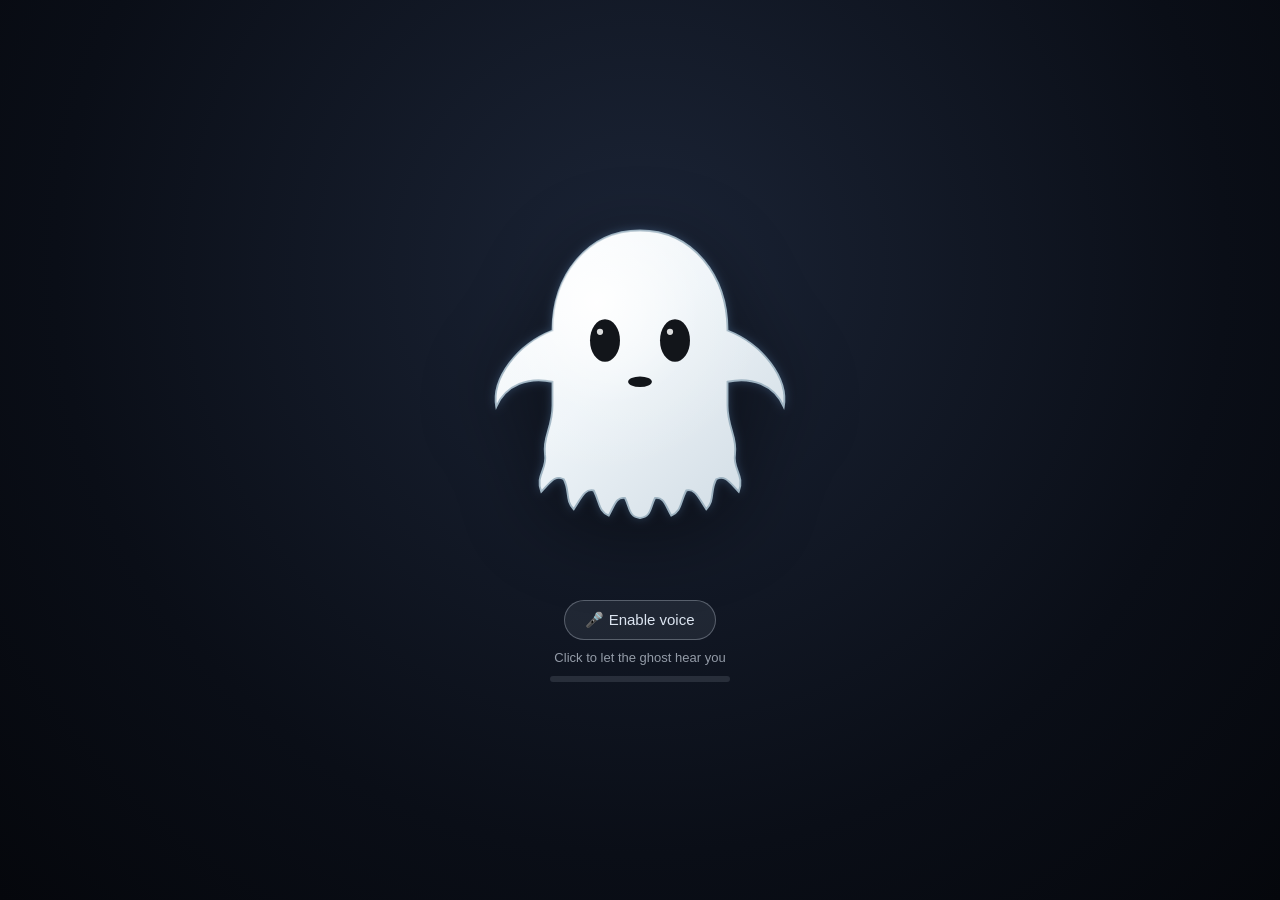
==== ghost-voice-animation/index.html @ c41eca28 "Add voice-reactive ghost animation demo Recreates the ghost mascot as an SVG and animates it with a " ====
<!doctype html>
<html lang="en">
<head>
  <meta charset="UTF-8" />
  <meta name="viewport" content="width=device-width, initial-scale=1.0" />
  <title>Ghost Voice Animation</title>
  <link rel="stylesheet" href="style.css" />
</head>
<body>
  <main class="stage">
    <div class="ghost-float" id="ghostFloat">
      <div class="ghost-voice" id="ghostVoice">
        <svg viewBox="0 0 512 560" width="320" height="350" class="ghost-svg" aria-hidden="true">
          <defs>
            <linearGradient id="bodyFill" x1="0%" y1="0%" x2="100%" y2="100%">
              <stop offset="0%" stop-color="#ffffff" />
              <stop offset="45%" stop-color="#eef4f8" />
              <stop offset="100%" stop-color="#cdd9e2" />
            </linearGradient>
            <radialGradient id="sheen" cx="35%" cy="25%" r="60%">
              <stop offset="0%" stop-color="#ffffff" stop-opacity="0.95" />
              <stop offset="60%" stop-color="#ffffff" stop-opacity="0.15" />
              <stop offset="100%" stop-color="#ffffff" stop-opacity="0" />
            </radialGradient>
            <filter id="ghostGlow" x="-60%" y="-60%" width="220%" height="220%">
              <feGaussianBlur in="SourceGraphic" stdDeviation="8" result="blur" />
              <feMerge>
                <feMergeNode in="blur" />
                <feMergeNode in="SourceGraphic" />
              </feMerge>
            </filter>
          </defs>

          <g id="ghostGlowGroup" filter="url(#ghostGlow)">
            <path
              id="ghostBody"
              d="M256 20
                 C 340 20 396 92 396 180
                 C 452 202 494 256 486 302
                 C 470 266 434 254 396 262
                 L 396 300
                 C 396 336 412 350 408 378
                 C 404 402 424 412 414 438
                 C 400 424 392 410 378 418
                 C 368 436 376 452 362 466
                 C 350 448 344 432 330 436
                 C 320 456 322 470 306 476
                 C 296 458 294 446 280 448
                 C 272 464 274 478 256 480
                 C 238 478 240 464 232 448
                 C 218 446 216 458 206 476
                 C 190 470 192 456 182 436
                 C 168 432 162 448 150 466
                 C 136 452 144 436 134 418
                 C 120 410 112 424 98 438
                 C 88 412 108 402 104 378
                 C 100 350 116 336 116 300
                 L 116 262
                 C 78 254 42 266 26 302
                 C 18 256 60 202 116 180
                 C 116 92 172 20 256 20 Z"
              fill="url(#bodyFill)"
              stroke="#9fb4c2"
              stroke-width="3"
            />
            <path
              d="M256 20
                 C 340 20 396 92 396 180
                 C 452 202 494 256 486 302
                 C 470 266 434 254 396 262
                 L 396 300
                 C 396 336 412 350 408 378
                 C 404 402 424 412 414 438
                 C 400 424 392 410 378 418
                 C 368 436 376 452 362 466
                 C 350 448 344 432 330 436
                 C 320 456 322 470 306 476
                 C 296 458 294 446 280 448
                 C 272 464 274 478 256 480
                 C 238 478 240 464 232 448
                 C 218 446 216 458 206 476
                 C 190 470 192 456 182 436
                 C 168 432 162 448 150 466
                 C 136 452 144 436 134 418
                 C 120 410 112 424 98 438
                 C 88 412 108 402 104 378
                 C 100 350 116 336 116 300
                 L 116 262
                 C 78 254 42 266 26 302
                 C 18 256 60 202 116 180
                 C 116 92 172 20 256 20 Z"
              fill="url(#sheen)"
            />

            <!-- eyes -->
            <ellipse cx="200" cy="196" rx="24" ry="34" fill="#12151a" />
            <ellipse cx="312" cy="196" rx="24" ry="34" fill="#12151a" />
            <circle cx="192" cy="182" r="5" fill="#ffffff" opacity="0.85" />
            <circle cx="304" cy="182" r="5" fill="#ffffff" opacity="0.85" />

            <!-- mouth: scaled vertically by JS to react to voice volume -->
            <ellipse id="ghostMouth" cx="256" cy="262" rx="19" ry="24" fill="#12151a" />
          </g>
        </svg>
      </div>
    </div>

    <div class="controls">
      <button id="micButton" class="mic-button">🎤 Enable voice</button>
      <p id="status" class="status">Click to let the ghost hear you</p>
      <div class="meter"><div id="meterFill" class="meter-fill"></div></div>
    </div>
  </main>

  <script src="ghost.js"></script>
</body>
</html>
---- ghost-voice-animation/style.css ----
:root {
  --glow-color: 130, 170, 255;
  --glow-strength: 0;
}

* {
  box-sizing: border-box;
}

html, body {
  margin: 0;
  height: 100%;
}

body {
  min-height: 100vh;
  display: flex;
  align-items: center;
  justify-content: center;
  background: radial-gradient(circle at 50% 30%, #1b2436 0%, #0a0e17 65%, #05070c 100%);
  font-family: -apple-system, BlinkMacSystemFont, "Segoe UI", Roboto, sans-serif;
  color: #dbe4f0;
  overflow: hidden;
}

.stage {
  display: flex;
  flex-direction: column;
  align-items: center;
  gap: 28px;
}

/* Continuous idle float: gentle bob + sway, always running */
.ghost-float {
  animation: idle-float 6s ease-in-out infinite;
  transform-origin: 50% 50%;
  filter: drop-shadow(0 20px 40px rgba(0, 0, 0, 0.45));
}

@keyframes idle-float {
  0%   { transform: translate(0, 0) rotate(0deg); }
  25%  { transform: translate(6px, -14px) rotate(1.5deg); }
  50%  { transform: translate(0, -6px) rotate(0deg); }
  75%  { transform: translate(-6px, -16px) rotate(-1.5deg); }
  100% { transform: translate(0, 0) rotate(0deg); }
}

/* Voice-reactive layer: JS drives transform + filter on this element,
   kept separate from the idle-float animation above so they compose. */
.ghost-voice {
  transition: transform 90ms linear;
  will-change: transform;
}

.ghost-svg #ghostGlowGroup {
  transition: filter 120ms linear;
}

#ghostMouth {
  transform-box: fill-box;
  transform-origin: center;
  transition: transform 60ms linear;
}

.controls {
  display: flex;
  flex-direction: column;
  align-items: center;
  gap: 10px;
}

.mic-button {
  padding: 10px 20px;
  border-radius: 999px;
  border: 1px solid rgba(219, 228, 240, 0.3);
  background: rgba(219, 228, 240, 0.08);
  color: #dbe4f0;
  font-size: 15px;
  cursor: pointer;
  transition: background 0.2s ease, transform 0.15s ease;
}

.mic-button:hover {
  background: rgba(219, 228, 240, 0.16);
}

.mic-button:active {
  transform: scale(0.97);
}

.mic-button[data-listening="true"] {
  background: rgba(120, 200, 255, 0.22);
  border-color: rgba(120, 200, 255, 0.5);
}

.status {
  margin: 0;
  font-size: 13px;
  opacity: 0.65;
  min-height: 16px;
}

.meter {
  width: 180px;
  height: 6px;
  border-radius: 999px;
  background: rgba(219, 228, 240, 0.12);
  overflow: hidden;
}

.meter-fill {
  height: 100%;
  width: 0%;
  background: linear-gradient(90deg, #6fb1ff, #b28dff);
  transition: width 60ms linear;
}
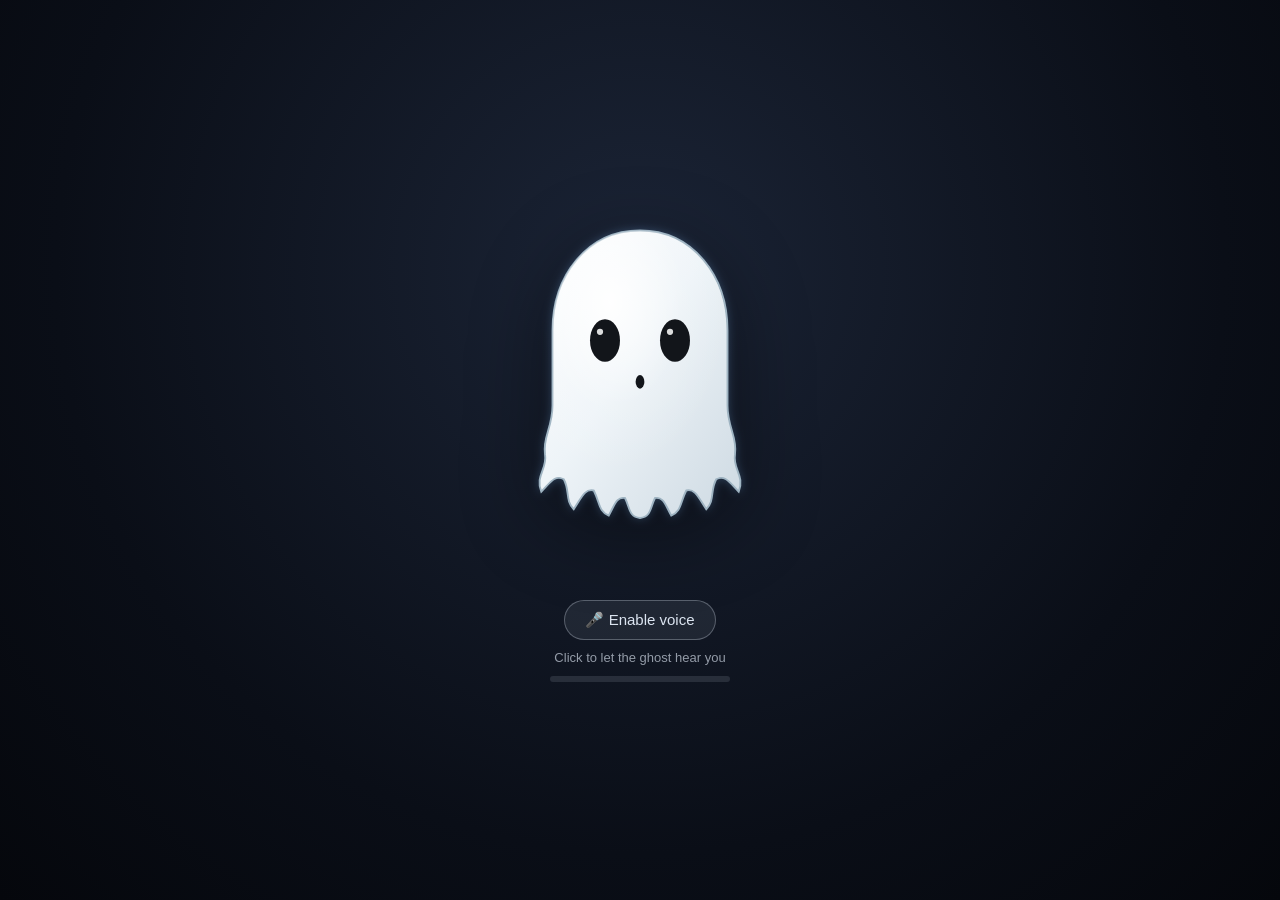
==== commit 5d0e7503: "Remove ghost arms and make the mouth open horizontally Simplifies the silhouette to a rounded body w" ====
--- a/ghost-voice-animation/index.html
+++ b/ghost-voice-animation/index.html
@@ -36,8 +36,6 @@
               id="ghostBody"
               d="M256 20
                  C 340 20 396 92 396 180
-                 C 452 202 494 256 486 302
-                 C 470 266 434 254 396 262
                  L 396 300
                  C 396 336 412 350 408 378
                  C 404 402 424 412 414 438
@@ -55,9 +53,7 @@
                  C 120 410 112 424 98 438
                  C 88 412 108 402 104 378
                  C 100 350 116 336 116 300
-                 L 116 262
-                 C 78 254 42 266 26 302
-                 C 18 256 60 202 116 180
+                 L 116 180
                  C 116 92 172 20 256 20 Z"
               fill="url(#bodyFill)"
               stroke="#9fb4c2"
@@ -66,8 +62,6 @@
             <path
               d="M256 20
                  C 340 20 396 92 396 180
-                 C 452 202 494 256 486 302
-                 C 470 266 434 254 396 262
                  L 396 300
                  C 396 336 412 350 408 378
                  C 404 402 424 412 414 438
@@ -85,9 +79,7 @@
                  C 120 410 112 424 98 438
                  C 88 412 108 402 104 378
                  C 100 350 116 336 116 300
-                 L 116 262
-                 C 78 254 42 266 26 302
-                 C 18 256 60 202 116 180
+                 L 116 180
                  C 116 92 172 20 256 20 Z"
               fill="url(#sheen)"
             />
@@ -98,8 +90,8 @@
             <circle cx="192" cy="182" r="5" fill="#ffffff" opacity="0.85" />
             <circle cx="304" cy="182" r="5" fill="#ffffff" opacity="0.85" />
 
-            <!-- mouth: scaled vertically by JS to react to voice volume -->
-            <ellipse id="ghostMouth" cx="256" cy="262" rx="19" ry="24" fill="#12151a" />
+            <!-- mouth: scaled horizontally by JS to react to voice volume -->
+            <ellipse id="ghostMouth" cx="256" cy="262" rx="20" ry="11" fill="#12151a" />
           </g>
         </svg>
       </div>
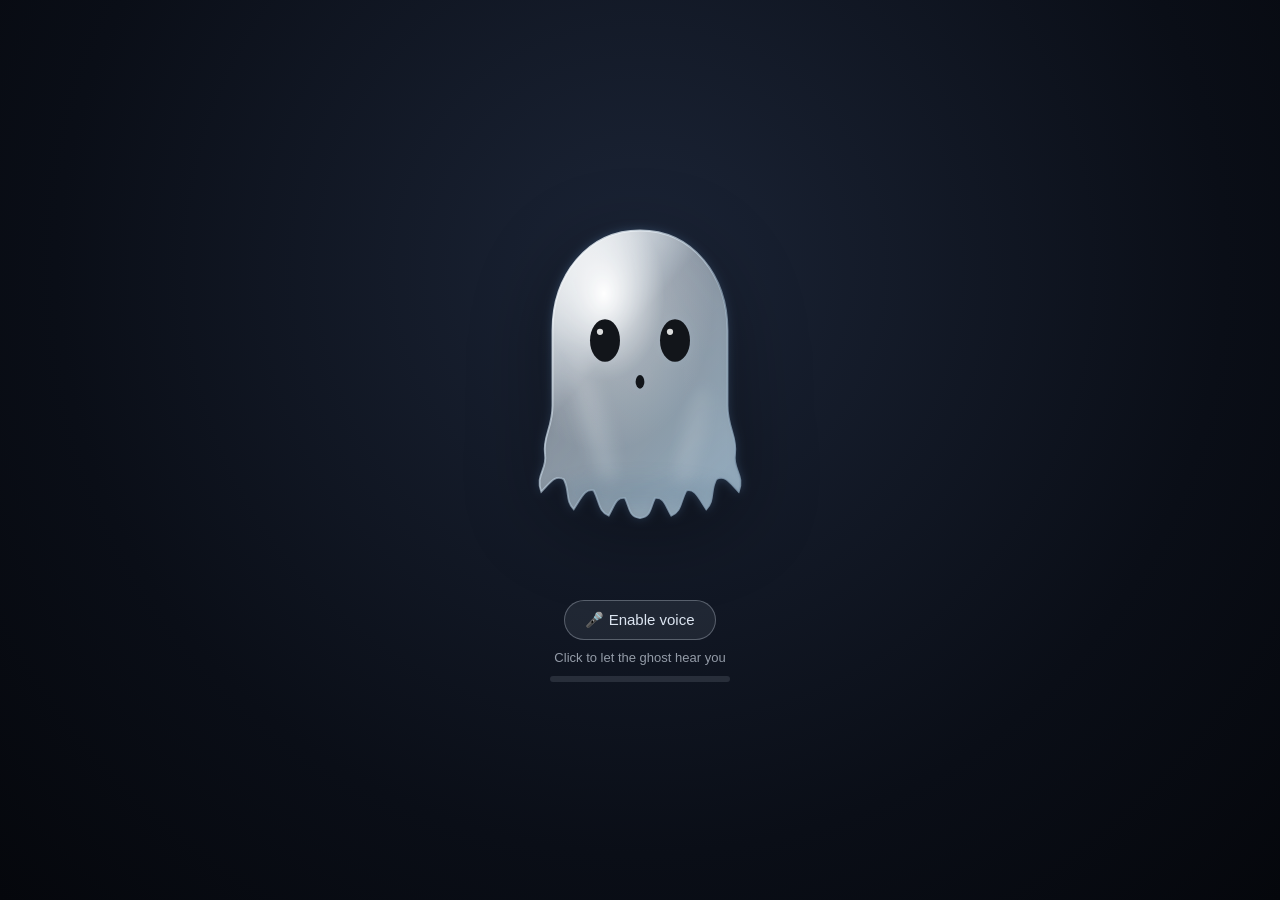
==== commit 44b51301: "Give the ghost a glassy look Reworks the body fill into a translucent gradient with a gradient rim s" ====
--- a/ghost-voice-animation/index.html
+++ b/ghost-voice-animation/index.html
@@ -12,14 +12,45 @@
       <div class="ghost-voice" id="ghostVoice">
         <svg viewBox="0 0 512 560" width="320" height="350" class="ghost-svg" aria-hidden="true">
           <defs>
-            <linearGradient id="bodyFill" x1="0%" y1="0%" x2="100%" y2="100%">
-              <stop offset="0%" stop-color="#ffffff" />
-              <stop offset="45%" stop-color="#eef4f8" />
-              <stop offset="100%" stop-color="#cdd9e2" />
+            <clipPath id="ghostClip">
+              <path
+                d="M256 20
+                   C 340 20 396 92 396 180
+                   L 396 300
+                   C 396 336 412 350 408 378
+                   C 404 402 424 412 414 438
+                   C 400 424 392 410 378 418
+                   C 368 436 376 452 362 466
+                   C 350 448 344 432 330 436
+                   C 320 456 322 470 306 476
+                   C 296 458 294 446 280 448
+                   C 272 464 274 478 256 480
+                   C 238 478 240 464 232 448
+                   C 218 446 216 458 206 476
+                   C 190 470 192 456 182 436
+                   C 168 432 162 448 150 466
+                   C 136 452 144 436 134 418
+                   C 120 410 112 424 98 438
+                   C 88 412 108 402 104 378
+                   C 100 350 116 336 116 300
+                   L 116 180
+                   C 116 92 172 20 256 20 Z"
+              />
+            </clipPath>
+            <linearGradient id="bodyFill" x1="10%" y1="0%" x2="90%" y2="100%">
+              <stop offset="0%" stop-color="#ffffff" stop-opacity="0.96" />
+              <stop offset="38%" stop-color="#eef7fc" stop-opacity="0.5" />
+              <stop offset="72%" stop-color="#cfe3ee" stop-opacity="0.62" />
+              <stop offset="100%" stop-color="#9db6c9" stop-opacity="0.88" />
             </linearGradient>
-            <radialGradient id="sheen" cx="35%" cy="25%" r="60%">
+            <linearGradient id="rimStroke" x1="0%" y1="0%" x2="100%" y2="100%">
               <stop offset="0%" stop-color="#ffffff" stop-opacity="0.95" />
-              <stop offset="60%" stop-color="#ffffff" stop-opacity="0.15" />
+              <stop offset="55%" stop-color="#bcd2e4" stop-opacity="0.55" />
+              <stop offset="100%" stop-color="#7e96ab" stop-opacity="0.9" />
+            </linearGradient>
+            <radialGradient id="sheen" cx="32%" cy="22%" r="55%">
+              <stop offset="0%" stop-color="#ffffff" stop-opacity="1" />
+              <stop offset="55%" stop-color="#ffffff" stop-opacity="0.2" />
               <stop offset="100%" stop-color="#ffffff" stop-opacity="0" />
             </radialGradient>
             <filter id="ghostGlow" x="-60%" y="-60%" width="220%" height="220%">
@@ -28,6 +59,9 @@
                 <feMergeNode in="blur" />
                 <feMergeNode in="SourceGraphic" />
               </feMerge>
+            </filter>
+            <filter id="softBlur" x="-60%" y="-60%" width="220%" height="220%">
+              <feGaussianBlur stdDeviation="13" />
             </filter>
           </defs>
 
@@ -56,33 +90,39 @@
                  L 116 180
                  C 116 92 172 20 256 20 Z"
               fill="url(#bodyFill)"
-              stroke="#9fb4c2"
+              stroke="url(#rimStroke)"
               stroke-width="3"
             />
-            <path
-              d="M256 20
-                 C 340 20 396 92 396 180
-                 L 396 300
-                 C 396 336 412 350 408 378
-                 C 404 402 424 412 414 438
-                 C 400 424 392 410 378 418
-                 C 368 436 376 452 362 466
-                 C 350 448 344 432 330 436
-                 C 320 456 322 470 306 476
-                 C 296 458 294 446 280 448
-                 C 272 464 274 478 256 480
-                 C 238 478 240 464 232 448
-                 C 218 446 216 458 206 476
-                 C 190 470 192 456 182 436
-                 C 168 432 162 448 150 466
-                 C 136 452 144 436 134 418
-                 C 120 410 112 424 98 438
-                 C 88 412 108 402 104 378
-                 C 100 350 116 336 116 300
-                 L 116 180
-                 C 116 92 172 20 256 20 Z"
-              fill="url(#sheen)"
-            />
+
+            <g clip-path="url(#ghostClip)">
+              <ellipse cx="180" cy="320" rx="20" ry="110" fill="#ffffff" opacity="0.16" filter="url(#softBlur)" transform="rotate(-16 180 320)" />
+              <ellipse cx="340" cy="350" rx="15" ry="85" fill="#ffffff" opacity="0.12" filter="url(#softBlur)" transform="rotate(14 340 350)" />
+              <ellipse cx="256" cy="440" rx="140" ry="26" fill="#5f7c93" opacity="0.22" filter="url(#softBlur)" />
+              <path
+                d="M256 20
+                   C 340 20 396 92 396 180
+                   L 396 300
+                   C 396 336 412 350 408 378
+                   C 404 402 424 412 414 438
+                   C 400 424 392 410 378 418
+                   C 368 436 376 452 362 466
+                   C 350 448 344 432 330 436
+                   C 320 456 322 470 306 476
+                   C 296 458 294 446 280 448
+                   C 272 464 274 478 256 480
+                   C 238 478 240 464 232 448
+                   C 218 446 216 458 206 476
+                   C 190 470 192 456 182 436
+                   C 168 432 162 448 150 466
+                   C 136 452 144 436 134 418
+                   C 120 410 112 424 98 438
+                   C 88 412 108 402 104 378
+                   C 100 350 116 336 116 300
+                   L 116 180
+                   C 116 92 172 20 256 20 Z"
+                fill="url(#sheen)"
+              />
+            </g>
 
             <!-- eyes -->
             <ellipse cx="200" cy="196" rx="24" ry="34" fill="#12151a" />
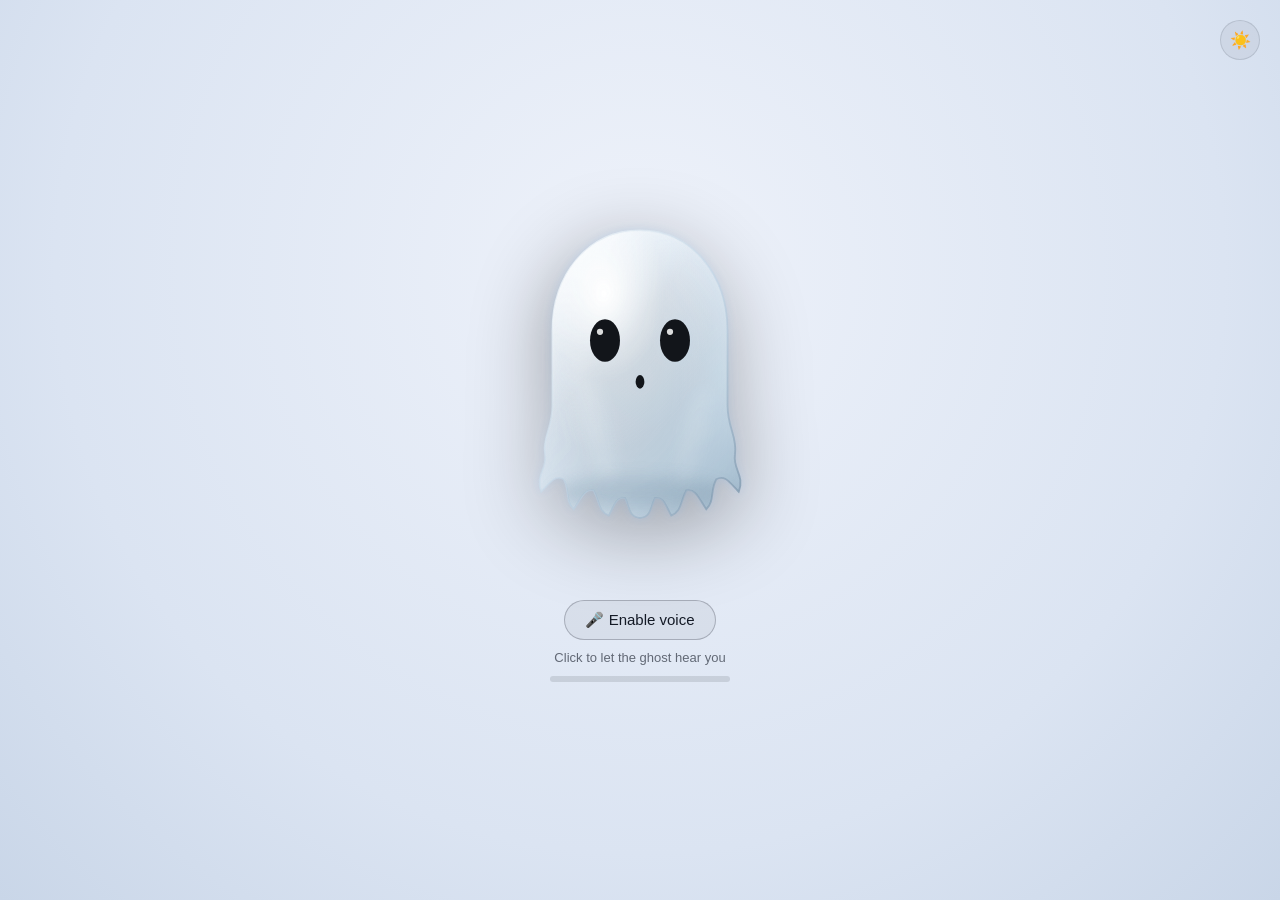
==== commit bd708d24: "Add a dark/light mode toggle button Refactors the fixed dark palette into CSS custom properties with" ====
--- a/ghost-voice-animation/index.html
+++ b/ghost-voice-animation/index.html
@@ -7,6 +7,8 @@
   <link rel="stylesheet" href="style.css" />
 </head>
 <body>
+  <button id="themeToggle" class="theme-toggle" aria-label="Switch between dark and light mode">🌙</button>
+
   <main class="stage">
     <div class="ghost-float" id="ghostFloat">
       <div class="ghost-voice" id="ghostVoice">
--- a/ghost-voice-animation/style.css
+++ b/ghost-voice-animation/style.css
@@ -1,6 +1,67 @@
 :root {
-  --glow-color: 130, 170, 255;
-  --glow-strength: 0;
+  --ink-1: #1b2436;
+  --ink-2: #0a0e17;
+  --ink-3: #05070c;
+  --ink-strong: #dbe4f0;
+  --ink-faint: rgba(219, 228, 240, 0.65);
+  --panel: rgba(219, 228, 240, 0.08);
+  --panel-hover: rgba(219, 228, 240, 0.16);
+  --hairline: rgba(219, 228, 240, 0.3);
+  --hairline-soft: rgba(219, 228, 240, 0.12);
+  --spirit-1: #6fb1ff;
+  --spirit-2: #b28dff;
+  --listening-bg: rgba(120, 200, 255, 0.22);
+  --listening-border: rgba(120, 200, 255, 0.5);
+}
+
+@media (prefers-color-scheme: light) {
+  :root {
+    --ink-1: #eef2fa;
+    --ink-2: #dbe4f2;
+    --ink-3: #c9d6e8;
+    --ink-strong: #141a26;
+    --ink-faint: rgba(20, 26, 38, 0.62);
+    --panel: rgba(20, 26, 38, 0.05);
+    --panel-hover: rgba(20, 26, 38, 0.1);
+    --hairline: rgba(20, 26, 38, 0.25);
+    --hairline-soft: rgba(20, 26, 38, 0.12);
+    --spirit-1: #4d78d6;
+    --spirit-2: #8a63d1;
+    --listening-bg: rgba(77, 120, 214, 0.16);
+    --listening-border: rgba(77, 120, 214, 0.45);
+  }
+}
+
+:root[data-theme="dark"] {
+  --ink-1: #1b2436;
+  --ink-2: #0a0e17;
+  --ink-3: #05070c;
+  --ink-strong: #dbe4f0;
+  --ink-faint: rgba(219, 228, 240, 0.65);
+  --panel: rgba(219, 228, 240, 0.08);
+  --panel-hover: rgba(219, 228, 240, 0.16);
+  --hairline: rgba(219, 228, 240, 0.3);
+  --hairline-soft: rgba(219, 228, 240, 0.12);
+  --spirit-1: #6fb1ff;
+  --spirit-2: #b28dff;
+  --listening-bg: rgba(120, 200, 255, 0.22);
+  --listening-border: rgba(120, 200, 255, 0.5);
+}
+
+:root[data-theme="light"] {
+  --ink-1: #eef2fa;
+  --ink-2: #dbe4f2;
+  --ink-3: #c9d6e8;
+  --ink-strong: #141a26;
+  --ink-faint: rgba(20, 26, 38, 0.62);
+  --panel: rgba(20, 26, 38, 0.05);
+  --panel-hover: rgba(20, 26, 38, 0.1);
+  --hairline: rgba(20, 26, 38, 0.25);
+  --hairline-soft: rgba(20, 26, 38, 0.12);
+  --spirit-1: #4d78d6;
+  --spirit-2: #8a63d1;
+  --listening-bg: rgba(77, 120, 214, 0.16);
+  --listening-border: rgba(77, 120, 214, 0.45);
 }
 
 * {
@@ -17,10 +78,37 @@
   display: flex;
   align-items: center;
   justify-content: center;
-  background: radial-gradient(circle at 50% 30%, #1b2436 0%, #0a0e17 65%, #05070c 100%);
+  background: radial-gradient(circle at 50% 30%, var(--ink-1) 0%, var(--ink-2) 65%, var(--ink-3) 100%);
   font-family: -apple-system, BlinkMacSystemFont, "Segoe UI", Roboto, sans-serif;
-  color: #dbe4f0;
+  color: var(--ink-strong);
   overflow: hidden;
+  transition: background-color 0.2s ease, color 0.2s ease;
+}
+
+.theme-toggle {
+  position: fixed;
+  top: 20px;
+  right: 20px;
+  width: 40px;
+  height: 40px;
+  display: flex;
+  align-items: center;
+  justify-content: center;
+  border-radius: 999px;
+  border: 1px solid var(--hairline-soft);
+  background: var(--panel);
+  color: var(--ink-strong);
+  font-size: 17px;
+  cursor: pointer;
+  transition: background 0.2s ease, transform 0.15s ease;
+}
+
+.theme-toggle:hover {
+  background: var(--panel-hover);
+}
+
+.theme-toggle:active {
+  transform: scale(0.94);
 }
 
 .stage {
@@ -72,16 +160,16 @@
 .mic-button {
   padding: 10px 20px;
   border-radius: 999px;
-  border: 1px solid rgba(219, 228, 240, 0.3);
-  background: rgba(219, 228, 240, 0.08);
-  color: #dbe4f0;
+  border: 1px solid var(--hairline);
+  background: var(--panel);
+  color: var(--ink-strong);
   font-size: 15px;
   cursor: pointer;
   transition: background 0.2s ease, transform 0.15s ease;
 }
 
 .mic-button:hover {
-  background: rgba(219, 228, 240, 0.16);
+  background: var(--panel-hover);
 }
 
 .mic-button:active {
@@ -89,14 +177,14 @@
 }
 
 .mic-button[data-listening="true"] {
-  background: rgba(120, 200, 255, 0.22);
-  border-color: rgba(120, 200, 255, 0.5);
+  background: var(--listening-bg);
+  border-color: var(--listening-border);
 }
 
 .status {
   margin: 0;
   font-size: 13px;
-  opacity: 0.65;
+  color: var(--ink-faint);
   min-height: 16px;
 }
 
@@ -104,13 +192,13 @@
   width: 180px;
   height: 6px;
   border-radius: 999px;
-  background: rgba(219, 228, 240, 0.12);
+  background: var(--hairline-soft);
   overflow: hidden;
 }
 
 .meter-fill {
   height: 100%;
   width: 0%;
-  background: linear-gradient(90deg, #6fb1ff, #b28dff);
+  background: linear-gradient(90deg, var(--spirit-1), var(--spirit-2));
   transition: width 60ms linear;
 }
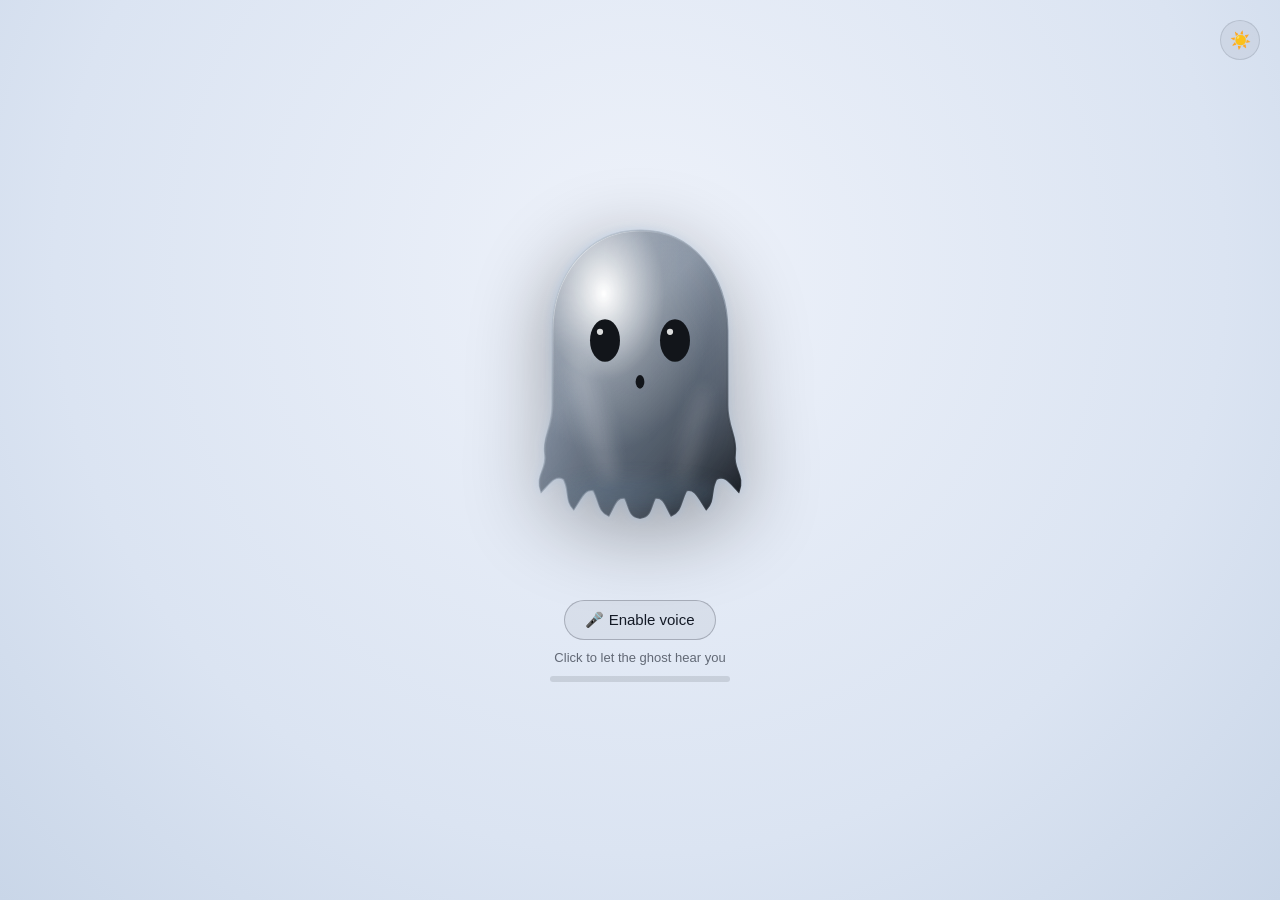
==== commit 47d62955: "Make the theme toggle switch the ghost's colors, not just the page Wires the SVG body/rim gradient s" ====
--- a/ghost-voice-animation/index.html
+++ b/ghost-voice-animation/index.html
@@ -40,15 +40,15 @@
               />
             </clipPath>
             <linearGradient id="bodyFill" x1="10%" y1="0%" x2="90%" y2="100%">
-              <stop offset="0%" stop-color="#ffffff" stop-opacity="0.96" />
-              <stop offset="38%" stop-color="#eef7fc" stop-opacity="0.5" />
-              <stop offset="72%" stop-color="#cfe3ee" stop-opacity="0.62" />
-              <stop offset="100%" stop-color="#9db6c9" stop-opacity="0.88" />
+              <stop offset="0%" style="stop-color:var(--ghost-stop-1); stop-opacity:var(--ghost-stop-1-op)" />
+              <stop offset="38%" style="stop-color:var(--ghost-stop-2); stop-opacity:var(--ghost-stop-2-op)" />
+              <stop offset="72%" style="stop-color:var(--ghost-stop-3); stop-opacity:var(--ghost-stop-3-op)" />
+              <stop offset="100%" style="stop-color:var(--ghost-stop-4); stop-opacity:var(--ghost-stop-4-op)" />
             </linearGradient>
             <linearGradient id="rimStroke" x1="0%" y1="0%" x2="100%" y2="100%">
-              <stop offset="0%" stop-color="#ffffff" stop-opacity="0.95" />
-              <stop offset="55%" stop-color="#bcd2e4" stop-opacity="0.55" />
-              <stop offset="100%" stop-color="#7e96ab" stop-opacity="0.9" />
+              <stop offset="0%" style="stop-color:var(--ghost-rim-1); stop-opacity:var(--ghost-rim-1-op)" />
+              <stop offset="55%" style="stop-color:var(--ghost-rim-2); stop-opacity:var(--ghost-rim-2-op)" />
+              <stop offset="100%" style="stop-color:var(--ghost-rim-3); stop-opacity:var(--ghost-rim-3-op)" />
             </linearGradient>
             <radialGradient id="sheen" cx="32%" cy="22%" r="55%">
               <stop offset="0%" stop-color="#ffffff" stop-opacity="1" />
@@ -127,13 +127,13 @@
             </g>
 
             <!-- eyes -->
-            <ellipse cx="200" cy="196" rx="24" ry="34" fill="#12151a" />
-            <ellipse cx="312" cy="196" rx="24" ry="34" fill="#12151a" />
-            <circle cx="192" cy="182" r="5" fill="#ffffff" opacity="0.85" />
-            <circle cx="304" cy="182" r="5" fill="#ffffff" opacity="0.85" />
+            <ellipse class="ghost-feature" cx="200" cy="196" rx="24" ry="34" />
+            <ellipse class="ghost-feature" cx="312" cy="196" rx="24" ry="34" />
+            <circle class="ghost-feature-highlight" cx="192" cy="182" r="5" />
+            <circle class="ghost-feature-highlight" cx="304" cy="182" r="5" />
 
             <!-- mouth: scaled horizontally by JS to react to voice volume -->
-            <ellipse id="ghostMouth" cx="256" cy="262" rx="20" ry="11" fill="#12151a" />
+            <ellipse id="ghostMouth" class="ghost-feature" cx="256" cy="262" rx="20" ry="11" />
           </g>
         </svg>
       </div>
--- a/ghost-voice-animation/style.css
+++ b/ghost-voice-animation/style.css
@@ -12,6 +12,24 @@
   --spirit-2: #b28dff;
   --listening-bg: rgba(120, 200, 255, 0.22);
   --listening-border: rgba(120, 200, 255, 0.5);
+
+  /* white/glass ghost, for the dark background */
+  --ghost-stop-1: #ffffff;
+  --ghost-stop-1-op: 0.96;
+  --ghost-stop-2: #eef7fc;
+  --ghost-stop-2-op: 0.5;
+  --ghost-stop-3: #cfe3ee;
+  --ghost-stop-3-op: 0.62;
+  --ghost-stop-4: #9db6c9;
+  --ghost-stop-4-op: 0.88;
+  --ghost-rim-1: #ffffff;
+  --ghost-rim-1-op: 0.95;
+  --ghost-rim-2: #bcd2e4;
+  --ghost-rim-2-op: 0.55;
+  --ghost-rim-3: #7e96ab;
+  --ghost-rim-3-op: 0.9;
+  --eye-color: #12151a;
+  --highlight-dot-color: #ffffff;
 }
 
 @media (prefers-color-scheme: light) {
@@ -29,6 +47,24 @@
     --spirit-2: #8a63d1;
     --listening-bg: rgba(77, 120, 214, 0.16);
     --listening-border: rgba(77, 120, 214, 0.45);
+
+    /* dark/obsidian glass ghost, for the light background */
+    --ghost-stop-1: #7c8798;
+    --ghost-stop-1-op: 0.9;
+    --ghost-stop-2: #4b5768;
+    --ghost-stop-2-op: 0.55;
+    --ghost-stop-3: #262e3a;
+    --ghost-stop-3-op: 0.65;
+    --ghost-stop-4: #0c0f14;
+    --ghost-stop-4-op: 0.92;
+    --ghost-rim-1: #d7e0ea;
+    --ghost-rim-1-op: 0.85;
+    --ghost-rim-2: #6b7889;
+    --ghost-rim-2-op: 0.55;
+    --ghost-rim-3: #12161c;
+    --ghost-rim-3-op: 0.92;
+    --eye-color: #12151a;
+    --highlight-dot-color: #ffffff;
   }
 }
 
@@ -46,6 +82,23 @@
   --spirit-2: #b28dff;
   --listening-bg: rgba(120, 200, 255, 0.22);
   --listening-border: rgba(120, 200, 255, 0.5);
+
+  --ghost-stop-1: #ffffff;
+  --ghost-stop-1-op: 0.96;
+  --ghost-stop-2: #eef7fc;
+  --ghost-stop-2-op: 0.5;
+  --ghost-stop-3: #cfe3ee;
+  --ghost-stop-3-op: 0.62;
+  --ghost-stop-4: #9db6c9;
+  --ghost-stop-4-op: 0.88;
+  --ghost-rim-1: #ffffff;
+  --ghost-rim-1-op: 0.95;
+  --ghost-rim-2: #bcd2e4;
+  --ghost-rim-2-op: 0.55;
+  --ghost-rim-3: #7e96ab;
+  --ghost-rim-3-op: 0.9;
+  --eye-color: #12151a;
+  --highlight-dot-color: #ffffff;
 }
 
 :root[data-theme="light"] {
@@ -62,6 +115,23 @@
   --spirit-2: #8a63d1;
   --listening-bg: rgba(77, 120, 214, 0.16);
   --listening-border: rgba(77, 120, 214, 0.45);
+
+  --ghost-stop-1: #7c8798;
+  --ghost-stop-1-op: 0.9;
+  --ghost-stop-2: #4b5768;
+  --ghost-stop-2-op: 0.55;
+  --ghost-stop-3: #262e3a;
+  --ghost-stop-3-op: 0.65;
+  --ghost-stop-4: #0c0f14;
+  --ghost-stop-4-op: 0.92;
+  --ghost-rim-1: #d7e0ea;
+  --ghost-rim-1-op: 0.85;
+  --ghost-rim-2: #6b7889;
+  --ghost-rim-2-op: 0.55;
+  --ghost-rim-3: #12161c;
+  --ghost-rim-3-op: 0.92;
+  --eye-color: #12151a;
+  --highlight-dot-color: #ffffff;
 }
 
 * {
@@ -148,6 +218,23 @@
   transform-box: fill-box;
   transform-origin: center;
   transition: transform 60ms linear;
+}
+
+.ghost-feature {
+  fill: var(--eye-color);
+  transition: fill 0.2s ease;
+}
+
+.ghost-feature-highlight {
+  fill: var(--highlight-dot-color);
+  opacity: 0.85;
+  transition: fill 0.2s ease;
+}
+
+#ghostBody,
+#bodyFill stop,
+#rimStroke stop {
+  transition: stop-color 0.2s ease, stop-opacity 0.2s ease, stroke 0.2s ease;
 }
 
 .controls {
